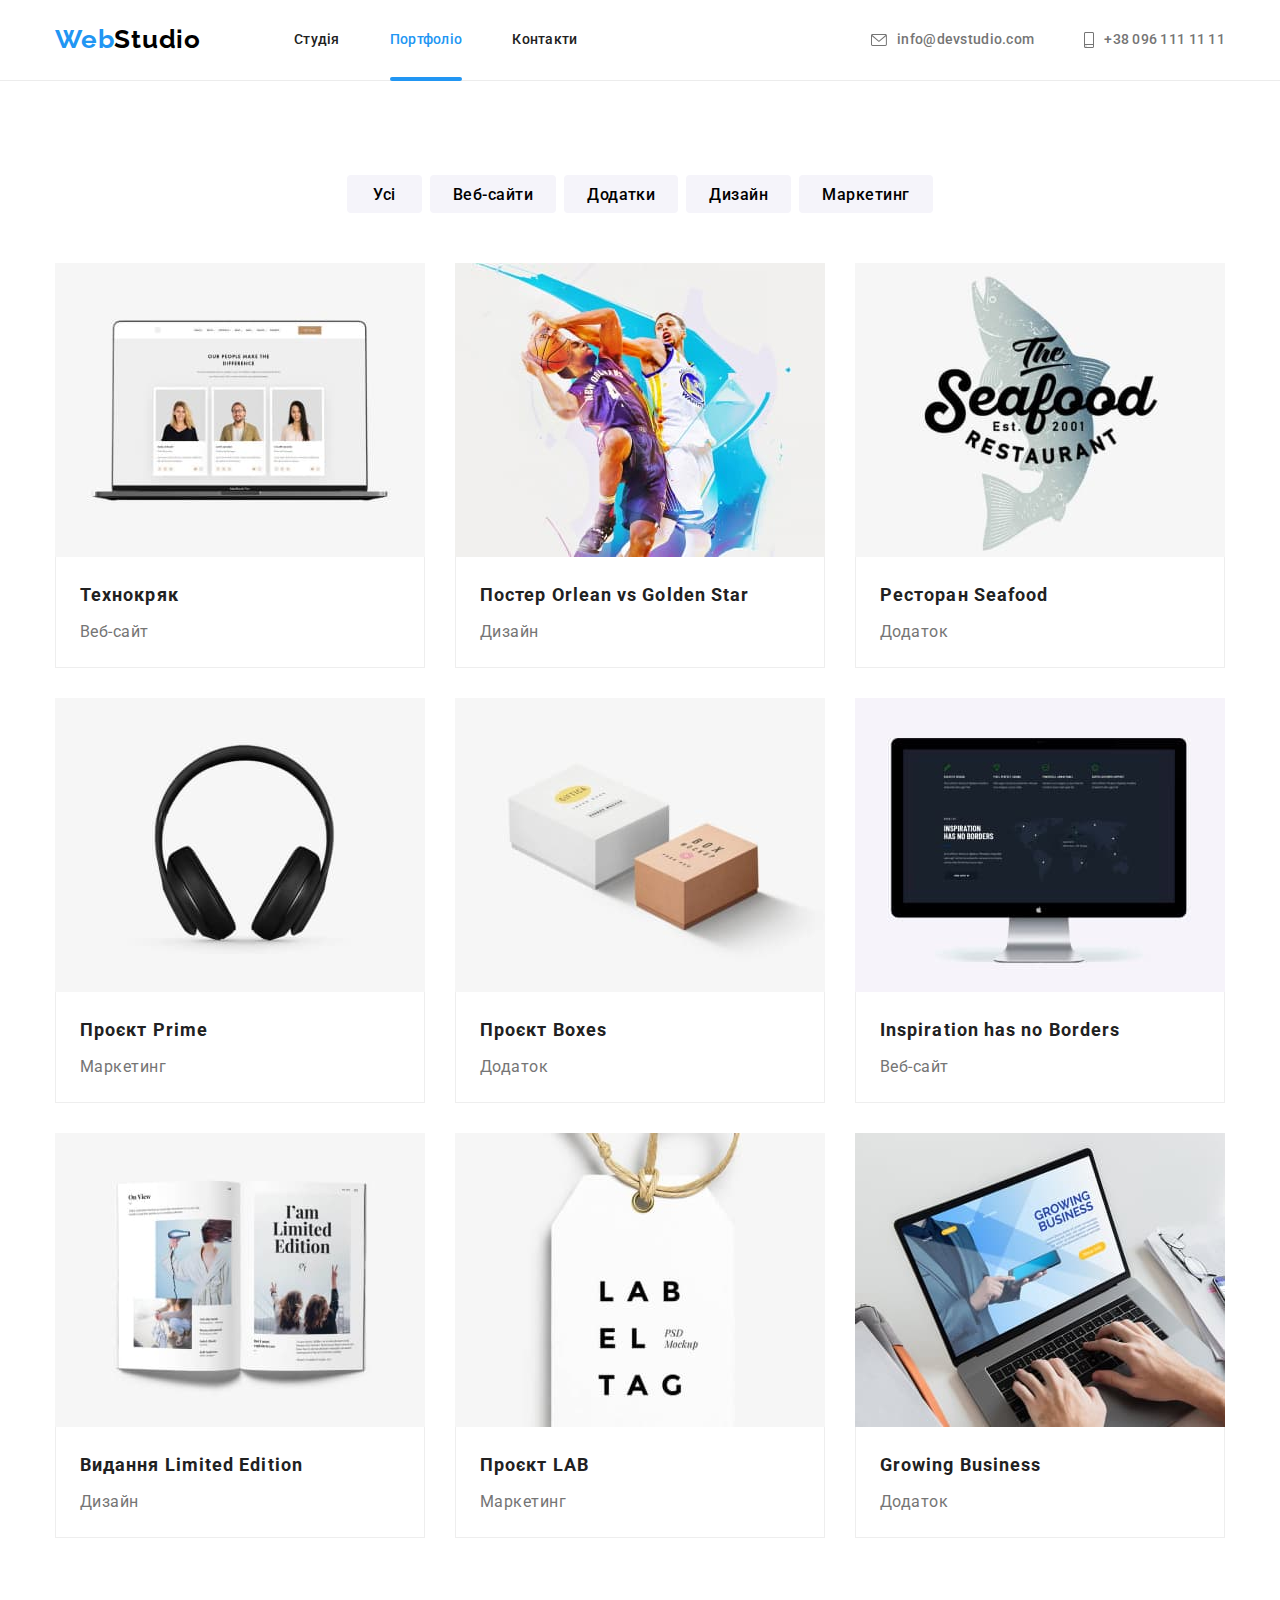
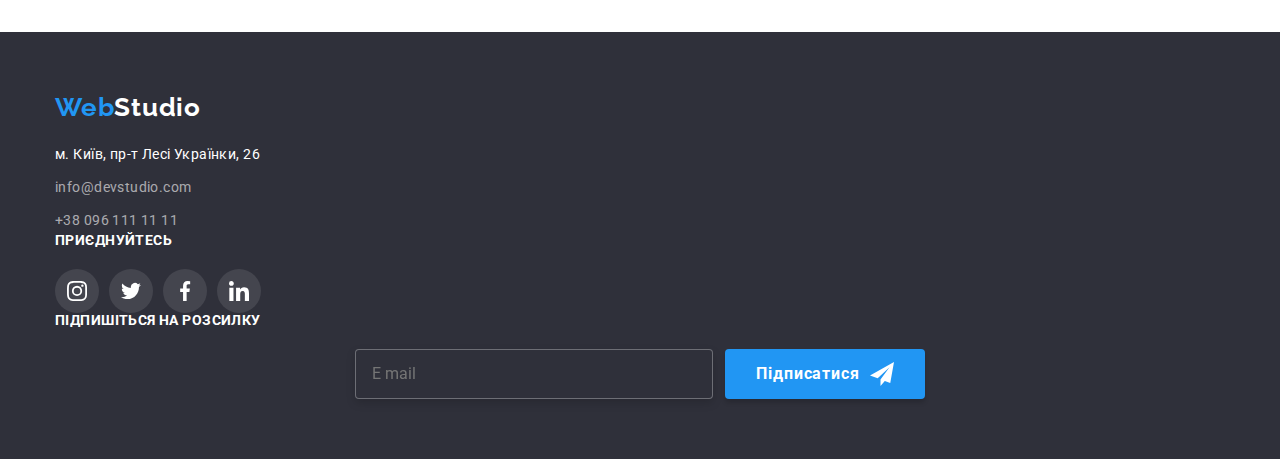
==== portfolio.html @ bb063d8a "started BEM" ====
<!DOCTYPE html>
<html lang="uk">
  <head>
    <meta charset="UTF-8" />
    <meta http-equiv="X-UA-Compatible" content="IE=edge" />
    <meta name="viewport" content="width=device-width, initial-scale=1.0" />
    <title>Портфоліо</title>
    <link rel="preconnect" href="https://fonts.googleapis.com" />
    <link rel="preconnect" href="https://fonts.gstatic.com" crossorigin />
    <link
      href="https://fonts.googleapis.com/css2?family=Raleway:wght@700&family=Roboto:wght@400;500;700&display=swap"
      rel="stylesheet"
    />
    <link
      rel="stylesheet"
      href="https://cdnjs.cloudflare.com/ajax/libs/modern-normalize/1.1.0/modern-normalize.min.css"
    />
    <link rel="stylesheet" href="./css/styles.css" />
  </head>
  <body>
    <header class="page-header">
      <div class="container page-header-container">
        <nav class="site-nav">
          <a href="./index.html" class="logo site-nav__logo"
            >Web<span class="logo site-nav__logo--theme-light">Studio</span></a
          >
          <ul class="site-nav__list list">
            <li class="site-nav__item">
              <a href="./index.html" class="site-nav__link link ">Студія</a>
            </li>
            <li class="site-nav__item">
              <a href="./portfolio.html" class="site-nav__link link current">Портфоліо</a>
            </li>
            <li class="site-nav__item"><a href="" class="site-nav__link link">Контакти</a></li>
          </ul>
        </nav>
        <ul class="contacts-nav list">
          <li class="contacts-nav__item">
            <a class="contect-nav__link link" href="mailto:info@devstudio.com">
              <svg class="contact-nav__icon" width="16" height="12">
                <use href="./images/icons.svg#icon-envelope"></use></svg>info@devstudio.com</a>
          </li>
          <li class="contacts-nav__item">
            <a class="contect-nav__link link" href="tel:+380961111111">
              <svg class="contact-nav__icon" width="10" height="16">
                <use href="./images/icons.svg#icon-smartphone"></use></svg>+38 096 111 11 11</a>
          </li>
        </ul>
      </div>
    </header>
    <main>
      <section class="main-section section">
        <div class="container">
          <h1 class="visually-hidden">Наше портфоліо</h1>
          <ul class="works-menu">
            <li class="menu-item">
              <button class="menu-btn ordinary" type="button">Усі</button>
            </li>
            <li class="menu-item">
              <button class="menu-btn" type="button">Веб-сайти</button>
            </li>
            <li class="menu-item">
              <button class="menu-btn" type="button">Додатки</button>
            </li>
            <li class="menu-item">
              <button class="menu-btn" type="button">Дизайн</button>
            </li>
            <li class="menu-item">
              <button class="menu-btn" type="button">Маркетинг</button>
            </li>
          </ul>
        </div>
        <div class="container">
          <ul class="works-content">
            <li class="work-content-item">
              <a href="#" class="work-content link">
              <div class="work-img-wrapper"><img
                class="work-picture"
                src="./images/p1.jpg"
                alt="ноутбук"
                width="370"
                height="294"
              />
              <p class="overlay">Ресурс пропонує комплексні пропозиції з різним рівнем функціоналу та сервісів. Все це дозволить відвідувачу отримати вичерпні відомості про компанію чи приватну особу.</p>
              </div>
              <div class="text-block">
                <h2 class="portfolio title">Технокряк</h2>
                <p class="text">Веб-сайт</p>
              </div>
            </a>
            </li>
            <li class="work-content-item">
              <a href="#" class="work-content link">
              <div class="work-img-wrapper"><img
                class="work-picture"
                src="./images/p2.jpg"
                alt="два баскетболісти з мячем"
                width="370"
                height="294"
              />
              <p class="overlay">Ресурс пропонує комплексні пропозиції з різним рівнем функціоналу та сервісів. Все це дозволить відвідувачу отримати вичерпні відомості про компанію чи приватну особу.</p>
              </div>
              <div class="text-block">
                <h2 class="portfolio title">
                  Постер <span lang="en">Orlean vs Golden Star</span>
                </h2>
                <p class="text">Дизайн</p>
              </div>
              </a>
            </li>
            <li class="work-content-item">
              <a href="#" class="work-content link">
              <div class="work-img-wrapper"><img
                class="work-picture"
                src="./images/p3.jpg"
                alt="лого ресторану"
                width="370"
                height="294"
              />
              <p class="overlay">Ресурс пропонує комплексні пропозиції з різним рівнем функціоналу та сервісів. Все це дозволить відвідувачу отримати вичерпні відомості про компанію чи приватну особу.</p>
              </div>
              <div class="text-block">
                <h2 class="portfolio title">
                  Ресторан <span lang="en">Seafood</span>
                </h2>
                <p class="text">Додаток</p>
              </div>
              </a>
            </li>
            <li class="work-content-item">
              <a href="#" class="work-content link">
              <div class="work-img-wrapper"><img
                class="work-picture"
                src="./images/p4.jpg"
                alt="навушники"
                width="370"
                height="294"
              />
              <p class="overlay">Ресурс пропонує комплексні пропозиції з різним рівнем функціоналу та сервісів. Все це дозволить відвідувачу отримати вичерпні відомості про компанію чи приватну особу.</p>
              </div>
              <div class="text-block">
                <h2 class="portfolio title">
                  Проєкт <span lang="en">Prime</span>
                </h2>
                <p class="text">Маркетинг</p>
              </div>
              </a>
            </li>
            <li class="work-content-item">
              <a href="#" class="work-content link">
              <div class="work-img-wrapper"><img
                class="work-picture"
                src="./images/p5.jpg"
                alt="дві коробки"
                width="370"
                height="294"
              />
              <p class="overlay">Ресурс пропонує комплексні пропозиції з різним рівнем функціоналу та сервісів. Все це дозволить відвідувачу отримати вичерпні відомості про компанію чи приватну особу.</p>
              </div>
              <div class="text-block">
                <h2 class="portfolio title">
                  Проєкт <span lang="en">Boxes</span>
                </h2>
                <p class="text">Додаток</p>
              </div>
              </a>
            </li>
            <li class="work-content-item">
              <a href="#" class="work-content link">
              <div class="work-img-wrapper"><img
                class="work-picture"
                src="./images/p6.jpg"
                alt="компютер єпл"
                width="370"
                height="294"
              />
              <p class="overlay">Ресурс пропонує комплексні пропозиції з різним рівнем функціоналу та сервісів. Все це дозволить відвідувачу отримати вичерпні відомості про компанію чи приватну особу.</p>
              </div>
              <div class="text-block">
                <h2 class="portfolio title" lang="en">
                  Inspiration has no Borders
                </h2>
                <p class="text">Веб-сайт</p>
              </div>
              </a>
            </li>
            <li class="work-content-item">
              <a href="#" class="work-content link">
              <div class="work-img-wrapper"><img
                class="work-picture"
                src="./images/p7.jpg"
                alt="розгонута книга"
                width="370"
                height="294"
              />
              <p class="overlay">Ресурс пропонує комплексні пропозиції з різним рівнем функціоналу та сервісів. Все це дозволить відвідувачу отримати вичерпні відомості про компанію чи приватну особу.</p>
              </div>
              <div class="text-block">
                <h2 class="portfolio title">
                  Видання <span lang="en">Limited Edition</span>
                </h2>
                <p class="text">Дизайн</p>
              </div>
              </a>
            </li>
            <li class="work-content-item">
              <a href="#" class="work-content link">
              <div class="work-img-wrapper"><img
                class="work-picture"
                src="./images/p8.jpg"
                alt="бірка з лейблом"
                width="370"
                height="294"
              />
              <p class="overlay">Ресурс пропонує комплексні пропозиції з різним рівнем функціоналу та сервісів. Все це дозволить відвідувачу отримати вичерпні відомості про компанію чи приватну особу.</p>
              </div>
              <div class="text-block">
                <h2 class="portfolio title">
                  Проєкт <span lang="en">LAB</span>
                </h2>
                <p class="text">Маркетинг</p>
              </div>
              </a>
            </li>
            <li class="work-content-item">
              <a href="#" class="work-content link">
              <div class="work-img-wrapper"><img
                class="work-picture"
                src="./images/p9.jpg"
                alt="ноутбук на якому печатають"
                width="370"
                height="294"
              />
              <p class="overlay">Ресурс пропонує комплексні пропозиції з різним рівнем функціоналу та сервісів. Все це дозволить відвідувачу отримати вичерпні відомості про компанію чи приватну особу.</p>
              </div>
              <div class="text-block">
                <h2 class="portfolio title" lang="en">Growing Business</h2>
                <p class="text">Додаток</p>
              </div>
              </a>
            </li>
          </ul>
        </div>
      </section>
    </main>
    <footer class="footer-section">
      <div class="container page-footer-container">
        <div class="footer-navigation">
        <div class="logo footer-navigation__logo">
          <a href="./index.html" class="logo">
            Web<span class="logo footer-navigation__logo--theme-dark">Studio</span></a
          >
        </div>
        <address class="adress-nav">
          <ul class="adress-nav-list">
            <li class="adress list">
              <a
                class="adress link"
                href="https://goo.gl/maps/CPtrU1FHBa2aNyZL9"
                target="_blank"
                rel="noopener noreferrer nofollow"
                >м. Київ, пр-т Лесі Українки, 26</a
              >
            </li>
            <li class="mail list-footer">
              <a class="link" href="mailto:info@devstudio.com"
                >info@devstudio.com</a
              >
            </li>
            <li class="tel list">
              <a class="link" href="tel:+380961111111">+38 096 111 11 11</a>
            </li>
          </ul>
        </address>
        </div>
        <div class="footer-social-thumb">
            <p class="footer-suptitle">Приєднуйтесь</p>
            <ul class="footer-social list">
              <li class="footer-social-item">
                <a href="#" class="footer-social link">
                  <svg width="20" height="20" class="footer-social-icon">
                    <use href="./images/icons.svg#icon-instagram"></use>
                  </svg>
                </a>
              </li>
              <li class="footer-social-item">
                <a href="#" class="footer-social link">
                  <svg width="20" height="20" class="footer-social-icon">
                    <use href="./images/icons.svg#icon-twitter"></use>
                  </svg>
                </a>
              </li>
              <li class="footer-social-item">
                <a href="#" class="footer-social link">
                  <svg width="20" height="20" class="footer-social-icon">
                    <use href="./images/icons.svg#icon-facebook"></use>
                  </svg>
                </a>
              </li>
              <li class="footer-social-item">
                <a href="#" class="footer-social link">
                  <svg width="20" height="20" class="footer-social-icon">
                    <use href="./images/icons.svg#icon-linkedin"></use>
                  </svg>
                </a>
              </li>
            </ul>
          </div>
          <form class="footer-form">
            <p class="footer-form-text">Підпишіться на розсилку</p>
            <div class="footer-form-thumb">
            <label class="footer-form-field">
              <input class="footer-form-input" name="email" type="email" placeholder="E mail" required>
            </label>
            <button class="footer-form-btn" type="submit">Підписатися
              <svg class="footer-form-icon" width="24" height="24">
                <use href="./images/icons.svg#icon-send"></use>
              </svg>
            </button>
            </div>
          </form>
      </div>
    </footer>
  </body>
</html>
---- css/styles.css ----
:root {
    --primary-font: 'Roboto', sans-serif;
    --logo-font: 'Raleway', sans-serif;
    --secondaty-bg-color: #F5F4FA;
    --primary-bg-color: #FFFFFF;
    --primary-dark-color:#2F303A;
    --primery-accent-color: #2196F3;
    --title-text-color: #212121;
    --primary-text-color: #757575;
    --transition-dur-and-func: 250ms cubic-bezier(0.4, 0, 0.2, 1);
}

h1,
h2,
h3,
h4,
p {
    margin-top: 0;
    margin-bottom: 0;
}

ul, ol {
    margin-top: 0;
    margin-bottom: 0;
    padding-left: 0;
}

img {
    display: block;
    max-width: 100%;
    height: auto;
}

body {
    background-color: var(--primary-bg-color);
    color: var(--primary-text-color);
    font-family: var(--primary-font);
    letter-spacing: 0.03em;
}
.section {
    padding-top: 94px;
    padding-bottom: 94px;
}
.title {
    color: var(--title-text-color);
}
.logo {
text-decoration: none;
font-family: var(--logo-font);
font-weight: 700;
font-size: 26px;
line-height: 1.19;
letter-spacing: 0.03em;
color: var(--primery-accent-color);
}

.site-nav__logo {
    margin-right: 93px;
    padding-top: 24px;
    padding-bottom: 25px;
}
.visually-hidden {
    position: absolute;
    white-space: nowrap;
    width: 1px;
    height: 1px;
    overflow: hidden;
    border: 0;
    padding: 0;
    clip: rect(0 0 0 0);
    clip-path: inset(50%);
    margin: -1px;
}
/* =====Header===== */
.container {
    margin-left: auto;
    margin-right: auto;
    width: 1200px;
    padding-left: 15px;
    padding-right: 15px;
}

.page-header-container {
    display: flex;
    align-items: center;
    justify-content: space-between;
}

.site-nav {
    display: flex;
    align-items: center;
}

.site-nav__logo--theme-light {
    color: #000000;
}

.link {
    text-decoration: none;
}
.title {
    margin-bottom: 10px;
}

.footer-navigation__logo--theme-dark {
    color: var(--primary-bg-color);
}
.page-header {
    background-color: var(--primary-bg-color);
    border-bottom: 1px solid #ECECEC;
}
.list {
    list-style: none;
}
.link {
    color: var(--primary-text-color);
    text-decoration: none;
    cursor: pointer;
    transition: color var(--transition-dur-and-func);
}

.site-nav__link.current::after {
    content: "";
    display: block;
    position: absolute;
    left: 0;
    bottom: -1px;
    width: 100%;
    height: 4px;
    border-radius: 2px;
    background-color: var(--primery-accent-color);
}


.site-nav__list {
    display: flex;
    column-gap: 50px;
    margin-right: auto;
}

.site-nav__item {
    font-weight: 500;
    font-size: 14px;
    line-height: 1.14;
    letter-spacing: 0.02em;
}

.contact-nav__icon {
    align-items: center;
    justify-content: center;
    margin-right: 10px;
    fill: currentColor;
    transition: fill var(--transition-dur-and-func);
}


.site-nav__link {
    position: relative;

    display: block;
    padding-top: 32px;
    padding-bottom: 32px;

    font-family: var(--primary-font);
    font-weight: 500;
    font-size: 14px;
    line-height: 1.14;
    letter-spacing: 0.02em;
    color: var(--title-text-color);
    transition: color var(--transition-dur-and-func);
}
.contacts-nav {
    display: flex;
    column-gap: 50px;
    color: var(--primary-text-color);
    font-weight: 500;
    font-size: 14px;
    line-height: 1.14;
    letter-spacing: 0.02em;
}

.site-nav__link:focus,
.site-nav__link:hover,
.site-nav__link:active {
    color: var(--primery-accent-color);

}
.site-nav__link.current {
    color: var(--primery-accent-color);
}
.contect-nav__link:focus,
.contect-nav__link:hover {
    color: var(--primery-accent-color);
}
.contect-nav__link {
    display: flex;
    align-items: center;
    justify-content: center;
    padding-top: 32px;
    padding-bottom: 32px;
    color: var(--primary-text-color);
    transition: color var(--transition-dur-and-func);
}
/* ======Hero====== */
.hero-section {
    margin-left: auto;
    margin-right: auto;
    padding-top: 200px;
    padding-bottom: 200px;
    height: 600px;
    max-width: 1600px;
    background-color: #C4C4C4;
    text-align: center;
    background-image: linear-gradient(to right, rgba(47, 48, 58, 0.4), rgba(47, 48, 58, 0.4)),
     url(../images/heroimg.jpg);
    background-position: center;
    background-repeat: no-repeat;
    background-size: cover;
}

.hero-section__title {
    width: 696px;
    margin-left: auto;
    margin-right: auto;
    margin-bottom: 30px;
    font-family: var(--primary-font);
    font-weight: 900;
    font-size: 44px;
    line-height: 1.36;
    letter-spacing: 0.06em;
    text-transform: uppercase;

    color: var(--primary-bg-color);
}
.modal-btn {
    display: inline-block;
    min-width: 216px;
    padding: 10px 32px;
    border-radius: 4px;
    border: 0px solid transparent;
    background-color: var(--primery-accent-color);
    color: var(--primary-bg-color);
    box-shadow: 0px 4px 4px
     rgba(0, 0, 0, 0.15);

    font-family: inherit; 
    font-weight: 700;
    font-size: 15px;
    line-height: 1.88;
    letter-spacing: 0.06em;
    cursor: pointer;

    transition: background-color var(--transition-dur-and-func),
     box-shadow var(--transition-dur-and-func);
}
.model-open-btn:hover,
.model-open-btn:focus {
    background-color:#188CE8 ;
}

/* =====main===== */

.features__list {
    display: flex;
    column-gap: 30px;
}

.features__item {
    flex-basis: calc((100% - 90px) / 4);
}

.features__thumb {
    display: flex;
    align-items: center;
    justify-content: center;
    width: 270px;
    height: 120px;
    margin-bottom: 30px;
    background-color: var(--secondaty-bg-color);
}

.features__lable {
    margin-bottom: 10px;
    font-family: var(--primary-font);
    font-weight: 700;
    font-size: 14px;
    line-height: 1.14;
    text-transform: uppercase;
    color: var(--title-text-color);
}
.features__text {
    font-weight: 400;
    font-size: 14px;
    line-height: 1.71;
    color: var(--primary-text-color);
}

.works-list {
display: flex;
gap: 30px;
flex-wrap: wrap;
}

.works-list__wrapper {
    position: relative;
}

.works-list__overlay {
    position: absolute;
    display: flex;
    left: 0;
    bottom: 0;
    width: 100%;
    height: 70px;
    align-items: center;
    justify-content: center;

    font-family: var(--primary-font);
    font-weight: 700;
    font-size: 14px;
    line-height: 1.14;
    letter-spacing: 0.03em;
    text-transform: uppercase;
    color: var(--primary-bg-color);
    background-color: rgba(47, 48, 58, 0.8);
}

.working-section__title {
    margin-right: auto;
    margin-left: auto;
    margin-bottom: 50px;
    font-weight: 700;
    font-size: 36px;
    line-height: 1.17;
    text-align: center;
    color:var(--title-text-color)
}

.working-section {
    padding-top: 0px;
}
.team-section__title {
    margin-bottom: 50px;
    font-weight: 700;
    font-size: 36px;
    line-height: 1.17;
    text-align: center;
    color: var(--title-text-color);
}
.team-list__lable {
    margin-bottom: 10px;
    font-weight: 500;
    font-size: 16px;
    line-height: 1.19;
    letter-spacing: 0.03em;
    text-align: center; 
    color: var(--title-text-color);  
}
.team-section {
    background-color: var(--secondaty-bg-color);
}
.team-list {
    display: flex;
    flex-wrap: wrap;
    gap: 30px;
}

.team-list__foto {
    margin-bottom: 30px;
}
.team-list__item {
    display: block;
    background-color: var(--primary-bg-color);
    box-shadow: 0px 1px 3px rgba(0, 0, 0, 0.12),
     0px 1px 1px rgba(0, 0, 0, 0.14),
      0px 2px 1px rgba(0, 0, 0, 0.2);
    border-radius: 0px 0px 4px 4px;
}
.team-list__text {
    margin-bottom: 16px;
    font-weight: 400;
    font-size: 16px;
    line-height: 1.19;
    text-align: center;
}

.social-network {
    display: flex;
    align-items: center;
    justify-content: center;
    column-gap: 10px;
    margin-bottom: 30px;
}

.social-network__link {
    display: flex;
    align-items: center;
    justify-content: center;
    width: 44px;
    height: 44px;
    border-radius: 50%;
    color: #AFB1B8;
    background-color: var(--primary-bg-color);
    transition: background-color var(--transition-dur-and-func);
}

.social-network__icon{
    fill: currentColor;
    transition: fill var(--transition-dur-and-func);
}
.social-network__link:hover,
.social-network__link:focus {
    background-color: var(--primery-accent-color);
}
.social-network__link:hover .social-network__icon,
.social-network__link:focus .social-network__icon {
    fill: var(--primary-bg-color);
}

/* =======clients======= */
.clients__title {
    font-weight: 700;
    font-size: 36px;
    line-height: 1.16;
    text-align: center;
    letter-spacing: 0.03em;
    color: var(--title-text-color);
    margin-bottom: 50px;
}

.clients-list {
    display: flex;
    align-items: center;
    justify-content: center;
    gap: 30px;
}
.client-list__item {
    display: flex;
    align-items: center;
    justify-content: center;
    width: 170px;
    height: 92px;
    border: 1px solid #AFB1B8;
    border-radius: 4px;
    transition: border-color var(--transition-dur-and-func);
}

.client-list__link {
    display: flex;
    align-items: center;
    justify-content: center;
    width: 100%;
    height: 100%;
    color: #AFB1B8;
    fill: currentColor;
    transition: fill var(--transition-dur-and-func);
}
.client-list__item:hover,
.client-list__item:focus {
    border-color: var(--primery-accent-color);
}

.client-list__link:hover,
.client-list__link:focus {
    fill: var(--primery-accent-color);
}


/* =======footer======= */

.footer-navigation__logo {
    display: block;
    margin-right: auto;
    margin-bottom: 20px;
}

.adress-nav-list {
    margin-right: auto;
}

.adress.list {
    margin-bottom: 9px;
}

.mail.list-footer {
    list-style: none;
    margin-bottom: 9px;
}
.footer-section {
    padding-top: 60px;
    padding-bottom: 60px;
    background-color: var(--primary-dark-color);
}
.adress-nav-list .link {
    text-decoration: none;
    font-style: normal;
    font-weight: 400;
    font-size: 14px;
    line-height: 1.71;
    letter-spacing: 0.03em;
    color: rgba(255, 255, 255, 0.6);
    transition: color var(--transition-dur-and-func);

}

.adress .link {
    font-style: normal;
    font-weight: 400;
    font-size: 14px;
    line-height: 1.71;
    letter-spacing: 0.03em;
    color: var(--primary-bg-color);
    transition: color var(--transition-dur-and-func);
    
}

.adress-nav-list .link:hover,
.adress-nav-list .link:focus {
    color: var(--primery-accent-color);
}

    /*=========Portfolio========  */
    .portfolio.title {
        margin-bottom: 4px;
    }
    .works-menu {
        justify-content: center;
        column-gap: 8px;
        margin-right: auto;
        margin-bottom: 50px;
        margin-left: auto;
    }
    .works-menu,
    .works-content {
        display: flex;
        list-style: none;
    }

    .works-menu .menu-btn.ordinary {
        padding: 6px 25px;
    }
    .works-menu .menu-btn {
        max-height: 38px;
        padding: 6px 22px;
        border: 1px solid transparent;
        border-radius: 4px;

        font-family: var(--primary-font);
        font-weight: 500;
        font-size: 16px;
        line-height: 1.62;
        letter-spacing: 0.03em;
        background-color: var(--secondaty-bg-color);

        transition: color var(--transition-dur-and-func),
        background-color var(--transition-dur-and-func),
        box-shadow var(--transition-dur-and-func);
    }
    .menu-btn:hover,
    .menu-btn:focus {
        color: var(--primary-bg-color);
        background-color: var(--primery-accent-color);
        box-shadow: 0px 3px 1px rgba(0, 0, 0, 0.1),
            0px 1px 2px rgba(0, 0, 0, 0.08),
            0px 2px 2px rgba(0, 0, 0, 0.12);
        cursor: pointer;
    }

    .work-content.link {
        display: block;
        width: 294px;
        width: 370px;
        transition: box-shadow var(--transition-dur-and-func);
    }
    .work-content.link:hover,
    .work-content.link:focus {
        box-shadow: 0px 1px 1px rgba(0, 0, 0, 0.12),
            0px 4px 4px rgba(0, 0, 0, 0.06),
            1px 4px 6px rgba(0, 0, 0, 0.16);
    }

    .works-content {
        flex-wrap: wrap;
        gap: 30px;
    }
    .work-content-item {
        flex-basis: calc((100% - 60px) / 3);
    }

    .work-content-item .title {
            font-weight: 700;
            font-size: 18px;
            line-height: 2;
            letter-spacing: 0.06em;
    }
    .work-content-item .text {
        font-weight: 400;
        font-size: 16px;
        line-height: 1.88;
    }

    .work-img-wrapper {
        position: relative;
        overflow: hidden;
    }

    .overlay {
        position: absolute;
        top: 0;
        left: 0;
        width: 100%;
        height: 100%;
        padding: 63px 24px;
        overflow: auto;

        font-family: var(--primary-font);
        font-weight: 400;
        font-size: 18px;
        line-height: 1.55;
        letter-spacing: 0.03em;
        color: var(--primary-bg-color);
        background-color: rgba(33, 150, 243, 0.9);
        
        transform: translateY(101%);
        transition: transform var(--transition-dur-and-func);
    }

    .work-content.link:hover .overlay,
    .work-content.link:focus .overlay {
        transform: translateY(0%);
    }

    .text-block {
        padding: 20px 24px;
        border: 1px solid #EEEEEE;
        border-top: 0;
    }

    .page-footer {
        display: flex;
        align-items: baseline;
    }
    .footer-navigation {
        margin-right: 70px;
    }



    .footer-social.list {
        display: flex;
        column-gap: 10px;
    }

    .footer-suptitle {
        margin-bottom: 20px;
        font-weight: 700;
        font-size: 14px;
        line-height: 1.14;
        letter-spacing: 0.03em;
        text-transform: uppercase;  
        color: var(--primary-bg-color);
    }

    .footer-social.link {
        display: flex;
        align-items: center;
        justify-content: center;
        width: 44px;
        height: 44px;
        padding: 12px;
        fill: var(--primary-bg-color);
        background: rgba(255, 255, 255, 0.1);
        border-radius: 50%;

        transition: background-color var(--transition-dur-and-func);
    }

    .footer-social.link:hover,
    .footer-social.link:focus {
        background-color: var(--primery-accent-color);
    }

    .backdrop {
        position: fixed;
        top: 0;
        left: 0;
        z-index: 100;
        width: 100%;
        height: 100%;
        background-color: rgba(0, 0, 0, 0.2);

        transition: opacity var(--transition-dur-and-func), visibility var(--transition-dur-and-func);
    }

    .backdrop.is-hidden {
        visibility: hidden;
        opacity: 0;
        pointer-events: none;
    }

    .modal {
        position: absolute;
        top: 50%;
        left: 50%;
        transform: translate( -50%, -50%);
        width: 528px;
        height: 581px;
        background-color: var(--primary-bg-color);
        box-shadow: 0px 1px 3px rgba(0, 0, 0, 0.12), 0px 1px 1px rgba(0, 0, 0, 0.14), 0px 2px 1px rgba(0, 0, 0, 0.2);
        border-radius: 4px;
    }

    .modal-close-btn {
        position: absolute;
        top: 8px;
        right: 8px;
        display: flex;
        align-items: center;
        justify-content: center;
        width: 30px;
        height: 30px;
        border: 1px solid rgba(0, 0, 0, 0.1);
        background-color: var(--primary-bg-color);
        border-radius: 50%;
        padding: 0;
        cursor: pointer;
        transition: fill var(--transition-dur-and-func);
    }

    .modal-close-btn:hover {
        fill: var(--primery-accent-color);
    }

    /* ================footer form================ */
.footer-form {
    margin-left: auto;
}

    .footer-form-text {
        margin-bottom: 20px;
        font-weight: 700;
        font-size: 14px;
        line-height: 1.14;
        letter-spacing: 0.03em;
        text-transform: uppercase;
        color: var(--primary-bg-color);
    }

    .footer-form-thumb {
        display: flex;
        align-items: center;
        justify-content: center;
    }

    .footer-form-field {
        margin-right: 12px;
    }

    .footer-form-input {
        height: 50px;
        width: 358px;
        padding-top: 15px;
        padding-bottom: 15px;
        padding-left: 16px;
        background-color: var(--primary-dark-color);
        border: 1px solid rgba(255, 255, 255, 0.3);
        filter: drop-shadow(0px 4px 4px rgba(0, 0, 0, 0.15));
        border-radius: 4px;
        color: var(--primary-bg-color);
    }

    .footer-form-btn {
        display: inline-flex;
        align-items: center;
        justify-content: center;
        min-width: 200px;
        height: 50px;
        padding: 10px 28px;
        color: var(--primary-bg-color);
        fill: currentColor;
        background: var(--primery-accent-color);
        box-shadow: 0px 4px 4px rgba(0, 0, 0, 0.15);
        border-radius: 4px;
        border: 0px solid transparent;

        font-weight: 700;
        font-size: 16px;
        line-height: 1.88;
        text-align: center;
        letter-spacing: 0.06em;
        transition: background-color var(--transition-dur-and-func);  
        cursor: pointer;
    }

    .footer-form-btn:hover,
    .footer-form-btn:focus {
        background-color: #188CE8
    }

    .footer-form-icon {
        margin-left: 10px;
    }

    /* ==============Modal window form============== */

    .modal-window-form {
        display: flex;
        flex-direction: column;
        padding: 40px;
    }

    .modal-form-title {
        margin-bottom: 12px;
        font-weight: 700;
        font-size: 20px;
        line-height: 1.15;
        text-align: center;
        letter-spacing: 0.03em;
        
        color: var(--title-text-color);
    }

    .modal-form-field {
        margin-bottom: 20px;

        font-weight: 400;
        font-size: 12px;
        line-height: 1.17;

        letter-spacing: 0.01em;
    }

    .form-field-wrapper {
        position: relative;
        display: block;
        margin-top: 4px;
    }

    .modal-form-input {
        width: 100%;
        height: 40px;
        padding-left: 42px;
        font: inherit;
        border: 1px solid rgba(33, 33, 33, 0.2);
        border-radius: 4px;
        transition: border-color var(--transition-dur-and-func);
    }

    .modal-form-icon {
        position: absolute;
        top: 50%;
        left: 0;
        transform: translateY(-50%);
        margin-left: 12px;
        transition: fill var(--transition-dur-and-func);
    }

    .modal-form-textarea {
        display: block;
        width: 100%;
        height: 120px;
        margin-top: 4px;
        padding: 12px 16px;
        resize: none;
        border: 1px solid rgba(33, 33, 33, 0.2);
        border-radius: 4px;
        transition: border-color var(--transition-dur-and-func);
    }

    .modal-form-textarea::placeholder {
        font-weight: 400;
        font-size: 12px;
        line-height: 1.17;
        letter-spacing: 0.01em;
        
        color: rgba(117, 117, 117, 0.5);
    }

    .modal-form-textarea:focus {
        border-color: var(--primery-accent-color);
        outline: none;
    }

    .modal-form-input:focus {
        border-color: var(--primery-accent-color);
        outline: none;
    }
    .modal-form-input:focus + .modal-form-icon {
        fill: var(--primery-accent-color);
    }

    .modal-form-check-own {
        width: 16px;
        height: 15px;
        margin-right: 8px;
        border: 2px solid var(--title-text-color);
        fill: var(--primary-bg-color);
        border-radius: 2px;
        transition: fill var(--transition-dur-and-func), border-color var(--transition-dur-and-func), background-color var(--transition-dur-and-func);
    }

    .modal-form-check:checked + .modal-form-check-own {
        background-color: var(--primery-accent-color);
        border-color: var(--primery-accent-color);
    }

    .modal-form-check:checked + .modal-form-check-own .modal-form-check-icon {
        display: block;
    }

    .modal-form-check-icon {
        display: none;
    }

    .modal-form-check:focus + .modal-form-check-own {
        box-shadow: 0 0 0 2px rgba(0,0,255,0.7);
    }

    .modal-form-check-filed {
        display: flex;
        align-items: center;
        margin-left: auto;
        margin-right: auto;
        margin-bottom: 30px;
        font-weight: 400;
        font-size: 14px;
        line-height: 1.71;
        letter-spacing: 0.03em;

        cursor: pointer;
    }

    .form-policy-link {
        font-weight: 400;
        font-size: 14px;
        line-height: 1.71;
        letter-spacing: 0.03em;
        color: var(--primery-accent-color);
    }

    .modal-form-btn {
        width: 200px;
        height: 50px;
        margin-right: auto;
        margin-left: auto;
        font-weight: 700;
        font-size: 16px;
        line-height: 1.87;
        text-align: center;
        letter-spacing: 0.06em;
        color: var(--primary-bg-color);

        background-color: var(--primery-accent-color);
        border: 1px solid transparent;
        box-shadow: 0px 4px 4px rgba(0, 0, 0, 0.15);
        border-radius: 4px;

        transition: background-color var(--transition-dur-and-func);
        cursor: pointer;
    }

    .modal-form-btn:hover,
    .modal-form-btn:focus {
        background-color: #188CE8
    }
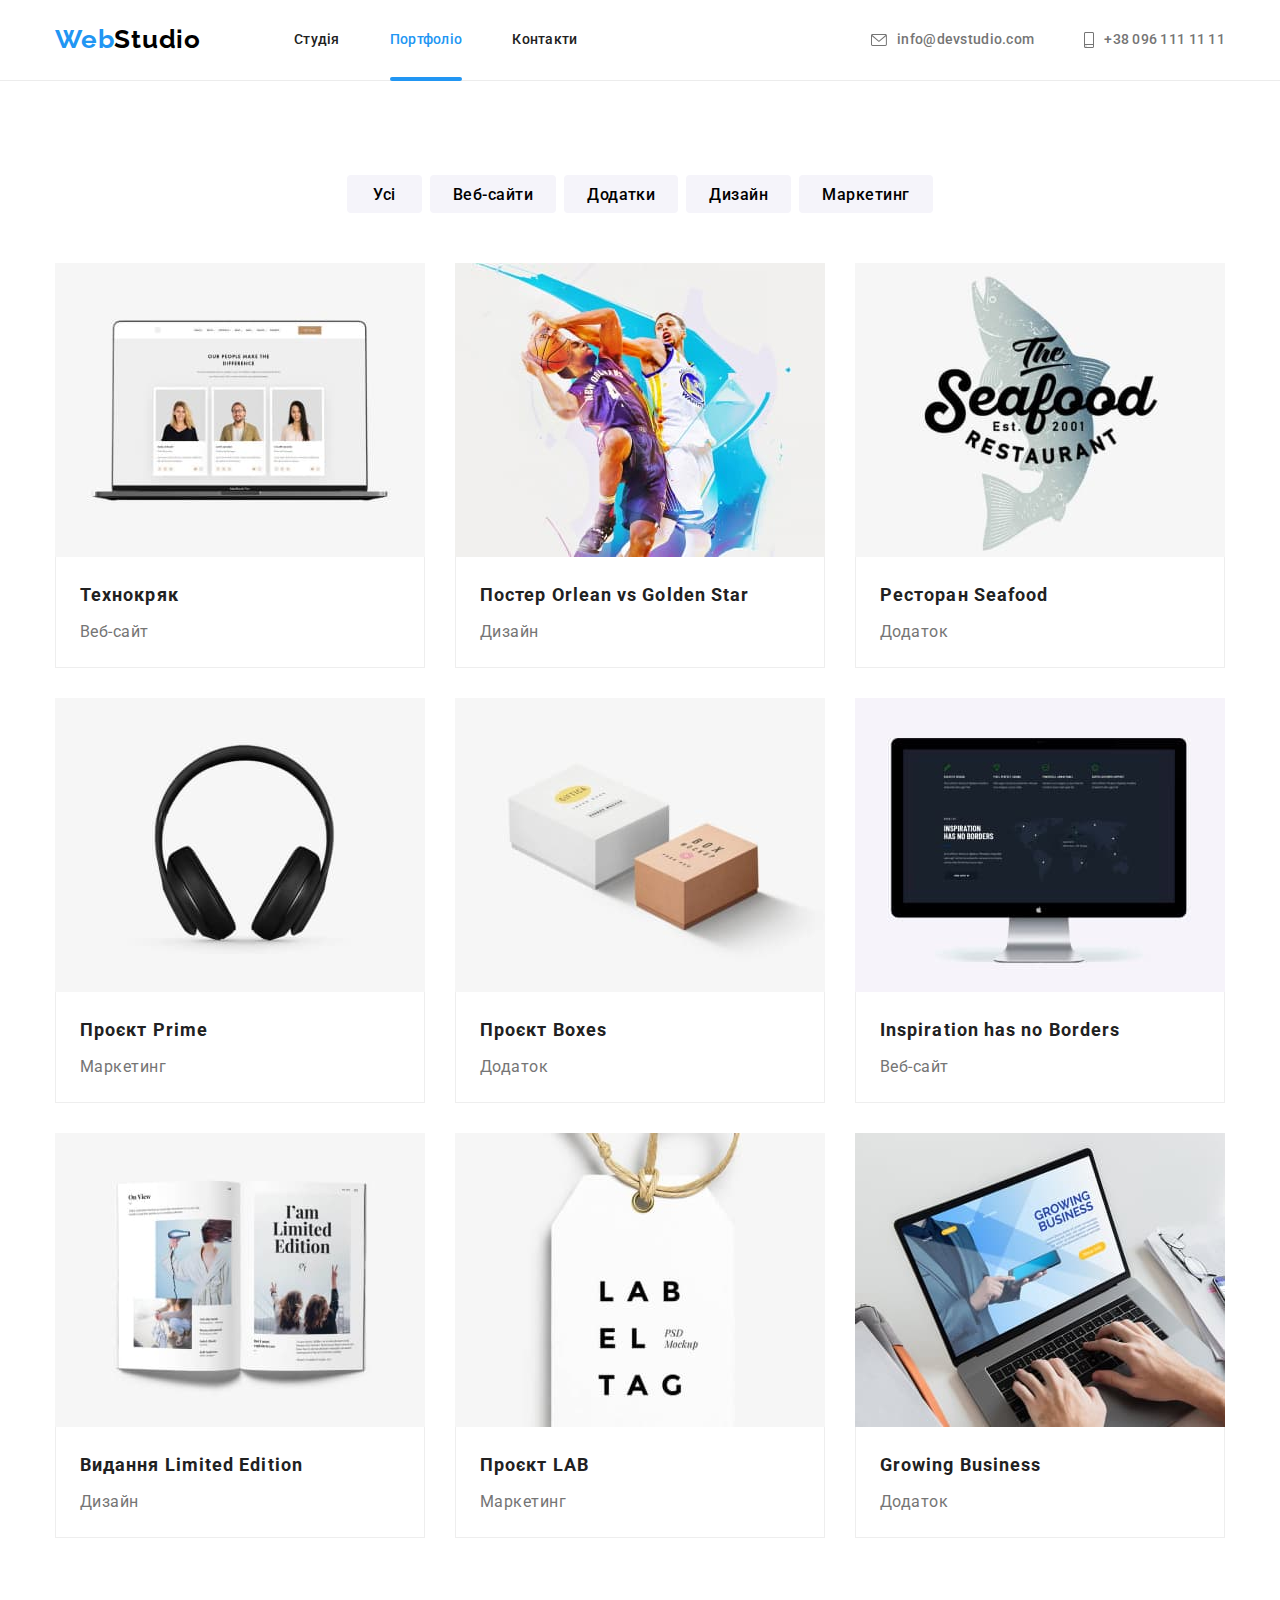
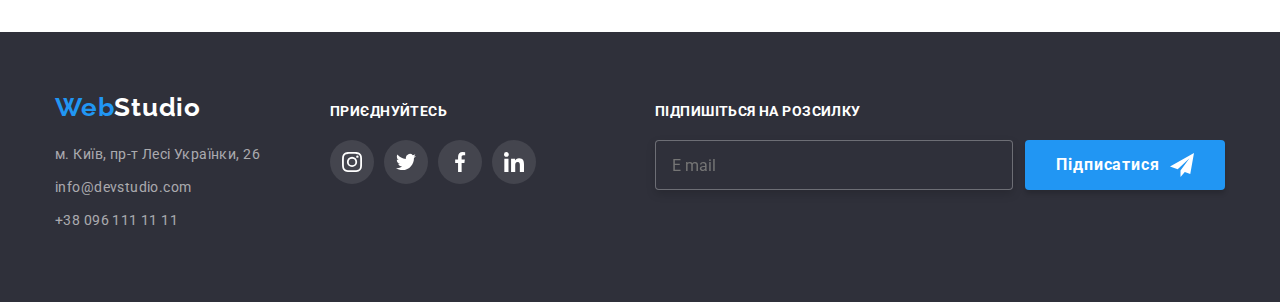
==== commit d8c2be9b: "finish coding" ====
--- a/portfolio.html
+++ b/portfolio.html
@@ -15,7 +15,7 @@
       rel="stylesheet"
       href="https://cdnjs.cloudflare.com/ajax/libs/modern-normalize/1.1.0/modern-normalize.min.css"
     />
-    <link rel="stylesheet" href="./css/styles.css" />
+    <link rel="stylesheet" href="./css/main.min.css" />
   </head>
   <body>
     <header class="page-header">
@@ -244,7 +244,7 @@
       </section>
     </main>
     <footer class="footer-section">
-      <div class="container page-footer-container">
+      <div class="container page-footer">
         <div class="footer-navigation">
         <div class="logo footer-navigation__logo">
           <a href="./index.html" class="logo">
@@ -252,23 +252,23 @@
           >
         </div>
         <address class="adress-nav">
-          <ul class="adress-nav-list">
-            <li class="adress list">
+          <ul class="footer-nav__list list">
+            <li class="footer-nav__item">
               <a
-                class="adress link"
+                class="footer-nav__link link"
                 href="https://goo.gl/maps/CPtrU1FHBa2aNyZL9"
                 target="_blank"
                 rel="noopener noreferrer nofollow"
                 >м. Київ, пр-т Лесі Українки, 26</a
               >
             </li>
-            <li class="mail list-footer">
-              <a class="link" href="mailto:info@devstudio.com"
+            <li class="footer-nav__item">
+              <a class="footer-nav__link link" href="mailto:info@devstudio.com"
                 >info@devstudio.com</a
               >
             </li>
-            <li class="tel list">
-              <a class="link" href="tel:+380961111111">+38 096 111 11 11</a>
+            <li class="footer-nav__item">
+              <a class="footer-nav__link link" href="tel:+380961111111">+38 096 111 11 11</a>
             </li>
           </ul>
         </address>
--- a/css/main.min.css
+++ b/css/main.min.css
@@ -0,0 +1 @@
+:root{--primary-font: "Roboto", sans-serif;--logo-font: "Raleway", sans-serif;--secondaty-bg-color: #F5F4FA;--primary-bg-color: #FFFFFF;--primary-dark-color: #2F303A;--primery-accent-color: #2196F3;--title-text-color: #212121;--primary-text-color: #757575;--transition-dur-and-func: 250ms cubic-bezier(0.4, 0, 0.2, 1)}.visually-hidden{position:absolute;white-space:nowrap;width:1px;height:1px;overflow:hidden;border:0;padding:0;clip:rect(0 0 0 0);clip-path:inset(50%);margin:-1px}.footer-social.link,.client-list__link,.client-list__item,.clients-list,.works-list__overlay,.features__thumb,.contect-nav__link,.footer-form-thumb,.footer-form-btn,.modal-close-btn,.social-network__link{display:inline-flex;align-items:center;justify-content:center}h1,h2,h3,h4,p{margin-top:0;margin-bottom:0}ul,ol{margin-top:0;margin-bottom:0;padding-left:0}img{display:block;max-width:100%;height:auto}body{background-color:var(--primary-bg-color);color:var(--primary-text-color);font-family:var(--primary-font);letter-spacing:.03em}.link{text-decoration:none}.list{list-style:none}.section{padding-top:94px;padding-bottom:94px}.container{margin-left:auto;margin-right:auto;width:1200px;padding-left:15px;padding-right:15px}.logo{text-decoration:none;font-family:var(--logo-font);font-weight:700;font-size:26px;line-height:1.19;letter-spacing:.03em;color:var(--primery-accent-color)}.site-nav__logo{margin-right:93px;padding-top:24px;padding-bottom:25px}.site-nav__logo--theme-light{color:#000}.footer-navigation__logo--theme-dark{color:var(--primary-bg-color)}.title{color:var(--title-text-color)}.social-network{display:flex;align-items:center;justify-content:center;column-gap:10px;margin-bottom:30px}.social-network__link{width:44px;height:44px;border-radius:50%;color:#afb1b8;background-color:var(--primary-bg-color);transition:background-color var(--transition-dur-and-func)}.social-network__link:hover,.social-network__link:focus{background-color:var(--primery-accent-color)}.social-network__icon{fill:currentColor;transition:fill var(--transition-dur-and-func)}.social-network__link:hover .social-network__icon,.social-network__link:focus .social-network__icon{fill:var(--primary-bg-color)}.modal-btn{display:inline-block;min-width:216px;padding:10px 32px;border-radius:4px;border:0px solid rgba(0,0,0,0);background-color:var(--primery-accent-color);color:var(--primary-bg-color);box-shadow:0px 4px 4px rgba(0,0,0,.15);font-family:inherit;font-weight:700;font-size:15px;line-height:1.88;letter-spacing:.06em;cursor:pointer;transition:background-color var(--transition-dur-and-func),box-shadow var(--transition-dur-and-func)}.modal-btn:hover,.modal-btn:focus{background-color:#188ce8}.modal-close-btn{position:absolute;top:8px;right:8px;width:30px;height:30px;border:1px solid rgba(0,0,0,.1);background-color:var(--primary-bg-color);border-radius:50%;padding:0;cursor:pointer;transition:fill var(--transition-dur-and-func)}.modal-close-btn:hover{fill:var(--primery-accent-color)}.menu-btn{max-height:38px;padding:6px 22px;border:1px solid rgba(0,0,0,0);border-radius:4px;font-family:var(--primary-font);font-weight:500;font-size:16px;line-height:1.62;letter-spacing:.03em;background-color:var(--secondaty-bg-color);transition:color var(--transition-dur-and-func),background-color var(--transition-dur-and-func),box-shadow var(--transition-dur-and-func)}.menu-btn:hover,.menu-btn:focus{color:var(--primary-bg-color);background-color:var(--primery-accent-color);box-shadow:0px 3px 1px rgba(0,0,0,.1),0px 1px 2px rgba(0,0,0,.08),0px 2px 2px rgba(0,0,0,.12);cursor:pointer}.menu-btn.ordinary{padding:6px 25px}.modal-form-btn{width:200px;height:50px;margin-right:auto;margin-left:auto;font-weight:700;font-size:16px;line-height:1.87;text-align:center;letter-spacing:.06em;color:var(--primary-bg-color);background-color:var(--primery-accent-color);border:1px solid rgba(0,0,0,0);box-shadow:0px 4px 4px rgba(0,0,0,.15);border-radius:4px;transition:background-color var(--transition-dur-and-func);cursor:pointer}.modal-form-btn:hover,.modal-form-btn:focus{background-color:#188ce8}.footer-form-btn{min-width:200px;height:50px;padding:10px 28px;color:var(--primary-bg-color);fill:currentColor;background:var(--primery-accent-color);box-shadow:0px 4px 4px rgba(0,0,0,.15);border-radius:4px;border:0px solid rgba(0,0,0,0);font-weight:700;font-size:16px;line-height:1.88;text-align:center;letter-spacing:.06em;transition:background-color var(--transition-dur-and-func);cursor:pointer}.footer-form-btn:hover,.footer-form-btn:focus{background-color:#188ce8}.footer-form-icon{margin-left:10px}.footer-form{margin-left:auto}.footer-form-text{margin-bottom:20px;font-weight:700;font-size:14px;line-height:1.14;letter-spacing:.03em;text-transform:uppercase;color:var(--primary-bg-color)}.footer-form-field{margin-right:12px}.footer-form-input{height:50px;width:358px;padding-top:15px;padding-bottom:15px;padding-left:16px;background-color:var(--primary-dark-color);border:1px solid rgba(255,255,255,.3);filter:drop-shadow(0px 4px 4px rgba(0, 0, 0, 0.15));border-radius:4px;color:var(--primary-bg-color)}.modal-window-form{display:flex;flex-direction:column;padding:40px}.modal-form-title{margin-bottom:12px;font-weight:700;font-size:20px;line-height:1.15;text-align:center;letter-spacing:.03em;color:var(--title-text-color)}.modal-form-field{margin-bottom:20px;font-weight:400;font-size:12px;line-height:1.17;letter-spacing:.01em}.form-field-wrapper{position:relative;display:block;margin-top:4px}.modal-form-input{width:100%;height:40px;padding-left:42px;font:inherit;border:1px solid rgba(33,33,33,.2);border-radius:4px;transition:border-color var(--transition-dur-and-func)}.modal-form-input:focus{border-color:var(--primery-accent-color);outline:none}.modal-form-icon{position:absolute;top:50%;left:0;transform:translateY(-50%);margin-left:12px;transition:fill var(--transition-dur-and-func)}.modal-form-input:focus+.modal-form-icon{fill:var(--primery-accent-color)}.modal-form-textarea{display:block;width:100%;height:120px;margin-top:4px;padding:12px 16px;resize:none;border:1px solid rgba(33,33,33,.2);border-radius:4px;transition:border-color var(--transition-dur-and-func)}.modal-form-textarea::placeholder{font-weight:400;font-size:12px;line-height:1.17;letter-spacing:.01em;color:rgba(117,117,117,.5)}.modal-form-textarea:focus{border-color:var(--primery-accent-color);outline:none}.modal-form-check-own{width:16px;height:15px;margin-right:8px;border:2px solid var(--title-text-color);fill:var(--primary-bg-color);border-radius:2px;transition:fill var(--transition-dur-and-func),border-color var(--transition-dur-and-func),background-color var(--transition-dur-and-func)}.modal-form-check:checked+.modal-form-check-own{background-color:var(--primery-accent-color);border-color:var(--primery-accent-color)}.modal-form-check:focus+.modal-form-check-own{box-shadow:0 0 0 2px rgba(0,0,255,.7)}.modal-form-check:checked+.modal-form-check-own .modal-form-check-icon{display:block}.modal-form-check-icon{display:none}.modal-form-check-filed{display:flex;align-items:center;margin-left:auto;margin-right:auto;margin-bottom:30px;font-weight:400;font-size:14px;line-height:1.71;letter-spacing:.03em;cursor:pointer}.form-policy-link{font-weight:400;font-size:14px;line-height:1.71;letter-spacing:.03em;color:var(--primery-accent-color)}.modal{position:absolute;top:50%;left:50%;transform:translate(-50%, -50%);width:528px;height:581px;background-color:var(--primary-bg-color);box-shadow:0px 1px 3px rgba(0,0,0,.12),0px 1px 1px rgba(0,0,0,.14),0px 2px 1px rgba(0,0,0,.2);border-radius:4px}.backdrop{position:fixed;top:0;left:0;z-index:100;width:100%;height:100%;background-color:rgba(0,0,0,.2);transition:opacity var(--transition-dur-and-func),visibility var(--transition-dur-and-func)}.backdrop.is-hidden{visibility:hidden;opacity:0;pointer-events:none}.page-header-container{display:flex;align-items:center;justify-content:space-between}.site-nav{display:flex;align-items:center}.page-header{background-color:var(--primary-bg-color);border-bottom:1px solid #ececec}.site-nav__list{display:flex;column-gap:50px;margin-right:auto}.site-nav__item{font-weight:500;font-size:14px;line-height:1.14;letter-spacing:.02em}.contact-nav__icon{align-items:center;justify-content:center;margin-right:10px;fill:currentColor;transition:fill var(--transition-dur-and-func)}.site-nav__link{position:relative;display:block;padding-top:32px;padding-bottom:32px;font-family:var(--primary-font);font-weight:500;font-size:14px;line-height:1.14;letter-spacing:.02em;color:var(--title-text-color);transition:color var(--transition-dur-and-func)}.site-nav__link:focus,.site-nav__link:hover,.site-nav__link:active{color:var(--primery-accent-color)}.site-nav__link.current{color:var(--primery-accent-color)}.site-nav__link.current::after{content:"";display:block;position:absolute;left:0;bottom:-1px;width:100%;height:4px;border-radius:2px;background-color:var(--primery-accent-color)}.contacts-nav{display:flex;column-gap:50px;color:var(--primary-text-color);font-weight:500;font-size:14px;line-height:1.14;letter-spacing:.02em}.contect-nav__link{padding-top:32px;padding-bottom:32px;color:var(--primary-text-color);transition:color var(--transition-dur-and-func)}.contect-nav__link:focus,.contect-nav__link:hover{color:var(--primery-accent-color)}.hero-section{margin-left:auto;margin-right:auto;padding-top:200px;padding-bottom:200px;height:600px;max-width:1600px;background-color:#c4c4c4;text-align:center;background-image:linear-gradient(to right, rgba(47, 48, 58, 0.4), rgba(47, 48, 58, 0.4)),url(../images/heroimg.jpg);background-position:center;background-repeat:no-repeat;background-size:cover}.hero-section__title{width:696px;margin-left:auto;margin-right:auto;margin-bottom:30px;font-family:var(--primary-font);font-weight:900;font-size:44px;line-height:1.36;letter-spacing:.06em;text-transform:uppercase;color:var(--primary-bg-color)}.features__list{display:flex;column-gap:30px}.features__item{flex-basis:calc((100% - 90px)/4)}.features__thumb{width:270px;height:120px;margin-bottom:30px;background-color:var(--secondaty-bg-color)}.features__lable{margin-bottom:10px;font-family:var(--primary-font);font-weight:700;font-size:14px;line-height:1.14;text-transform:uppercase;color:var(--title-text-color)}.features__text{font-weight:400;font-size:14px;line-height:1.71;color:var(--primary-text-color)}.works-list{display:flex;gap:30px;flex-wrap:wrap}.works-list__wrapper{position:relative}.works-list__overlay{position:absolute;left:0;bottom:0;width:100%;height:70px;font-family:var(--primary-font);font-weight:700;font-size:14px;line-height:1.14;letter-spacing:.03em;text-transform:uppercase;color:var(--primary-bg-color);background-color:rgba(47,48,58,.8)}.working-section__title{margin-right:auto;margin-left:auto;margin-bottom:50px;font-weight:700;font-size:36px;line-height:1.17;text-align:center;color:var(--title-text-color)}.working-section{padding-top:0px}.team-section__title{margin-bottom:50px;font-weight:700;font-size:36px;line-height:1.17;text-align:center;color:var(--title-text-color)}.team-list__lable{margin-bottom:10px;font-weight:500;font-size:16px;line-height:1.19;letter-spacing:.03em;text-align:center;color:var(--title-text-color)}.team-section{background-color:var(--secondaty-bg-color)}.team-list{display:flex;flex-wrap:wrap;gap:30px}.team-list__foto{margin-bottom:30px}.team-list__item{display:block;background-color:var(--primary-bg-color);box-shadow:0px 1px 3px rgba(0,0,0,.12),0px 1px 1px rgba(0,0,0,.14),0px 2px 1px rgba(0,0,0,.2);border-radius:0px 0px 4px 4px}.team-list__text{margin-bottom:16px;font-weight:400;font-size:16px;line-height:1.19;text-align:center}.clients__title{font-weight:700;font-size:36px;line-height:1.16;text-align:center;letter-spacing:.03em;color:var(--title-text-color);margin-bottom:50px}.clients-list{gap:30px}.client-list__item{width:170px;height:92px;border:1px solid #afb1b8;border-radius:4px;transition:border-color var(--transition-dur-and-func)}.client-list__item:hover,.client-list__item:focus{border-color:var(--primery-accent-color)}.client-list__link{width:100%;height:100%;color:#afb1b8;fill:currentColor;transition:fill var(--transition-dur-and-func)}.client-list__link:hover,.client-list__link:focus{fill:var(--primery-accent-color)}.footer-navigation__logo{display:block;margin-right:auto;margin-bottom:20px}.footer-nav__list{margin-right:auto}.footer-nav__list .link{text-decoration:none;font-style:normal;font-weight:400;font-size:14px;line-height:1.71;letter-spacing:.03em;color:rgba(255,255,255,.6);transition:color var(--transition-dur-and-func)}.footer-nav__item{list-style:none;margin-bottom:9px}.footer-section{padding-top:60px;padding-bottom:60px;background-color:var(--primary-dark-color)}.footer-nav__link{font-style:normal;font-weight:400;font-size:14px;line-height:1.71;letter-spacing:.03em;color:var(--primary-bg-color);transition:color var(--transition-dur-and-func)}.footer-nav__link:hover,.footer-nav__link:focus{color:var(--primery-accent-color)}.page-footer{display:flex;align-items:baseline}.footer-navigation{margin-right:70px}.footer-social.list{display:flex;column-gap:10px}.footer-suptitle{margin-bottom:20px;font-weight:700;font-size:14px;line-height:1.14;letter-spacing:.03em;text-transform:uppercase;color:var(--primary-bg-color)}.footer-social.link{width:44px;height:44px;padding:12px;fill:var(--primary-bg-color);background:rgba(255,255,255,.1);border-radius:50%;transition:background-color var(--transition-dur-and-func)}.footer-social.link:hover,.footer-social.link:focus{background-color:var(--primery-accent-color)}.portfolio.title{margin-bottom:4px}.works-menu{display:flex;list-style:none;justify-content:center;column-gap:8px;margin-right:auto;margin-bottom:50px;margin-left:auto}.works-content{display:flex;flex-wrap:wrap;gap:30px;list-style:none}.work-content.link{display:block;width:294px;width:370px;transition:box-shadow var(--transition-dur-and-func)}.work-content.link:hover,.work-content.link:focus{box-shadow:0px 1px 1px rgba(0,0,0,.12),0px 4px 4px rgba(0,0,0,.06),1px 4px 6px rgba(0,0,0,.16)}.work-content-item{flex-basis:calc((100% - 60px)/3)}.work-content-item .title{font-weight:700;font-size:18px;line-height:2;letter-spacing:.06em}.work-content-item .text{font-weight:400;font-size:16px;line-height:1.88;letter-spacing:.03em;color:var(--primary-text-color)}.work-img-wrapper{position:relative;overflow:hidden}.overlay{position:absolute;top:0;left:0;width:100%;height:100%;padding:63px 24px;overflow:auto;font-family:var(--primary-font);font-weight:400;font-size:18px;line-height:1.55;letter-spacing:.03em;color:var(--primary-bg-color);background-color:rgba(33,150,243,.9);transform:translateY(101%);transition:transform var(--transition-dur-and-func)}.work-content.link:hover .overlay,.work-content.link:focus .overlay{transform:translateY(0%)}.text-block{padding:20px 24px;border:1px solid #eee;border-top:0}/*# sourceMappingURL=main.min.css.map */